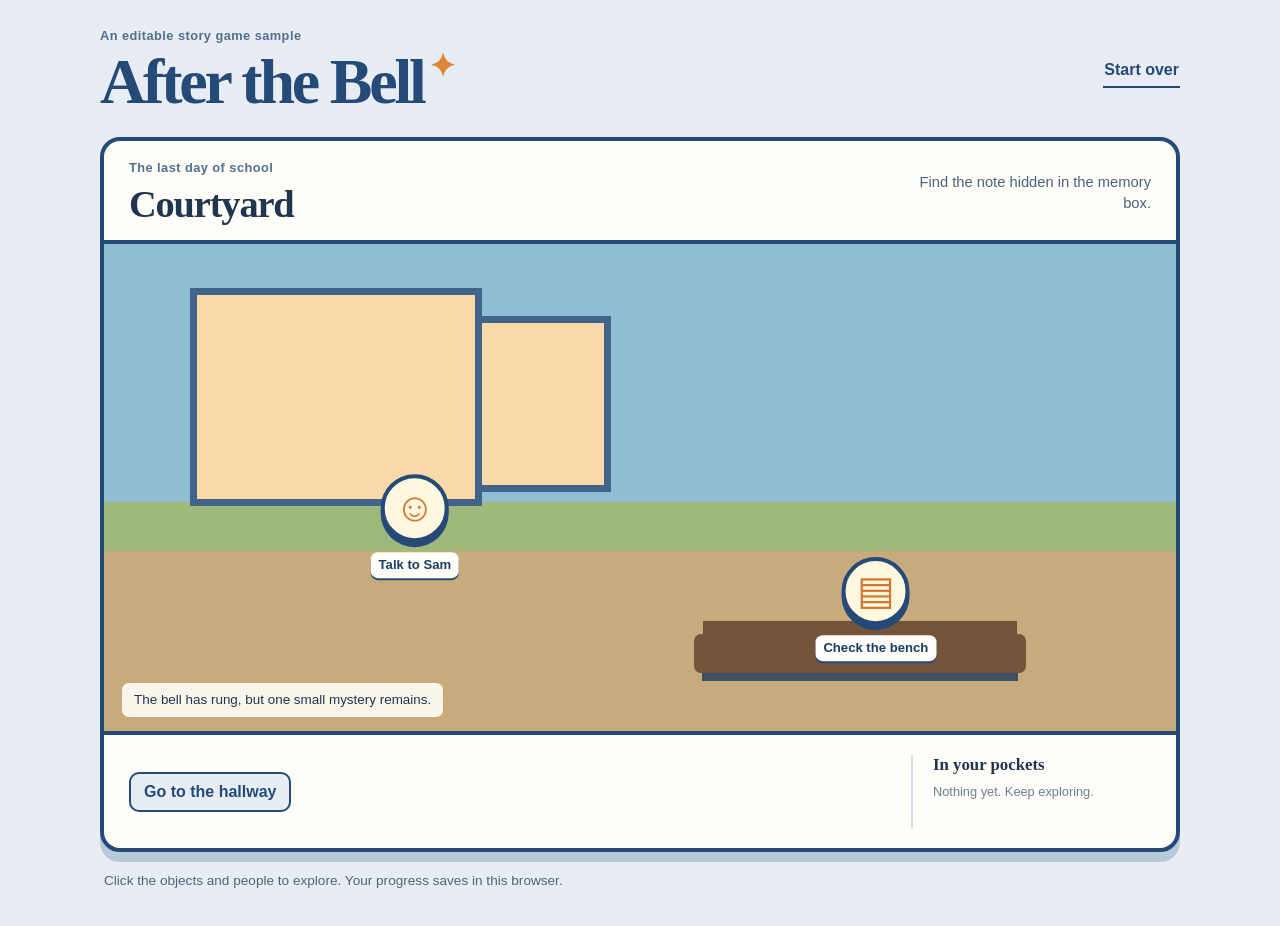
==== index.html @ 623bfa05 "Add editable interactive story game demo" ====
<!doctype html>
<html lang="en">
<head>
  <meta charset="utf-8">
  <meta name="viewport" content="width=device-width, initial-scale=1">
  <meta name="theme-color" content="#254a78">
  <title>After the Bell — editable story game sample</title>
  <link rel="stylesheet" href="style.css">
</head>
<body>
  <main class="shell">
    <header class="masthead">
      <div>
        <p class="small-label">An editable story game sample</p>
        <h1>After the Bell<span class="spark" aria-hidden="true">✦</span></h1>
      </div>
      <button id="restart" class="text-button" type="button">Start over</button>
    </header>

    <section class="game" aria-label="Story game">
      <div class="scene-head">
        <div>
          <p class="small-label" id="chapter"></p>
          <h2 id="scene-title"></h2>
        </div>
        <p id="objective" class="objective"></p>
      </div>

      <div id="stage" class="stage" role="group" aria-label="Interactive scene">
        <div id="stage-art" class="stage-art" aria-hidden="true"></div>
        <div id="hotspots" class="hotspots"></div>
        <p id="stage-hint" class="stage-hint"></p>
      </div>

      <div class="game-bottom">
        <nav id="exits" class="exits" aria-label="Move between scenes"></nav>
        <section class="inventory" aria-label="Inventory">
          <h3>In your pockets</h3>
          <div id="inventory-items" class="inventory-items" aria-live="polite"></div>
        </section>
      </div>
    </section>

    <p class="footer-note">Click the objects and people to explore. Your progress saves in this browser.</p>
  </main>

  <div id="dialogue-layer" class="dialogue-layer" hidden>
    <section class="dialogue" role="dialog" aria-modal="true" aria-labelledby="dialogue-speaker">
      <div class="dialogue-top">
        <p id="dialogue-speaker" class="speaker"></p>
        <button id="dialogue-close" class="close-button" type="button" aria-label="Close dialogue">×</button>
      </div>
      <p id="dialogue-text" class="dialogue-text"></p>
      <div id="dialogue-choices" class="dialogue-choices"></div>
    </section>
  </div>

  <script src="story.js"></script>
  <script src="game.js"></script>
</body>
</html>
---- style.css ----
:root {
  color-scheme: light;
  font-family: Trebuchet MS, Verdana, sans-serif;
  color: #20354f;
  background: #e7edf3;
}

* { box-sizing: border-box; }
body { margin: 0; min-width: 320px; }
button { font: inherit; cursor: pointer; }
button:focus-visible { outline: 3px solid #e67b27; outline-offset: 4px; }

.shell { width: min(1080px, calc(100% - 32px)); margin: 28px auto 38px; }
.masthead, .scene-head, .game-bottom, .dialogue-top { display: flex; justify-content: space-between; align-items: center; gap: 20px; }
.masthead { margin-bottom: 23px; }
.small-label { margin: 0 0 7px; color: #50708e; font-size: .8rem; font-weight: 700; letter-spacing: .035em; }
h1, h2, h3, p { margin-top: 0; }
h1 { margin-bottom: 0; color: #254a78; font-family: Georgia, serif; font-size: clamp(2.5rem, 5vw, 4.2rem); line-height: 1; letter-spacing: -.05em; }
.spark { color: #df8734; font-family: Georgia, serif; font-size: .5em; vertical-align: top; margin-left: 5px; }
.text-button { border: 0; border-bottom: 2px solid #254a78; background: transparent; color: #254a78; padding: 7px 1px; font-weight: 700; }
.game { overflow: hidden; border: 4px solid #254a78; border-radius: 20px; background: #fffdf7; box-shadow: 0 10px 0 #b7c9d8; }
.scene-head { min-height: 92px; padding: 19px 25px 14px; }
h2 { margin: 0; font-family: Georgia, serif; font-size: clamp(1.75rem, 3vw, 2.5rem); letter-spacing: -.03em; }
.objective { margin: 0; max-width: 250px; color: #48647d; font-size: .92rem; line-height: 1.4; text-align: right; }

.stage { position: relative; height: min(53vw, 495px); min-height: 360px; overflow: hidden; border-block: 4px solid #254a78; }
.stage-art { position: absolute; inset: 0; pointer-events: none; }
.stage-art::before, .stage-art::after { position: absolute; content: ""; }
.stage[data-scene="courtyard"] .stage-art { background: linear-gradient(#8fbdd1 0 53%, #9fb87c 53% 63%, #c8ab7d 63%); }
.stage[data-scene="courtyard"] .stage-art::before { left: 8%; top: 9%; width: 26%; height: 42%; background: #f9d9a9; border: 7px solid #42648a; box-shadow: 150px 7px 0 -28px #f9d9a9, 150px 7px 0 -21px #42648a; }
.stage[data-scene="courtyard"] .stage-art::after { right: 14%; bottom: 12%; width: 31%; height: 8%; background: #73543b; border-radius: 7px; box-shadow: 0 16px 0 -8px #3f5064, 0 -22px 0 -9px #73543b; }
.stage[data-scene="hallway"] .stage-art { background: linear-gradient(90deg, #d7d0bc 0 18%, #e9dfcb 18% 82%, #d0c1ac 82%); }
.stage[data-scene="hallway"] .stage-art::before { inset: 12% 7% 23%; background: repeating-linear-gradient(90deg, #657fa1 0 15%, #536f91 15% 16%, transparent 16% 22%); opacity: .82; }
.stage[data-scene="hallway"] .stage-art::after { left: 0; right: 0; bottom: 0; height: 22%; background: #a59076; transform: skewY(-1.5deg); transform-origin: bottom right; }
.stage[data-scene="library"] .stage-art { background: linear-gradient(#c6b89b 0 69%, #998168 69%); }
.stage[data-scene="library"] .stage-art::before { inset: 8% 7% 32%; background: repeating-linear-gradient(90deg, #3f5670 0 2%, #f0c27a 2% 5%, #a75750 5% 8%, #d8e1d2 8% 11%, #3f5670 11% 14%, transparent 14% 20%); border: 15px solid #6c5744; }
.stage[data-scene="library"] .stage-art::after { left: 32%; right: 18%; bottom: 15%; height: 11%; background: #6b4b35; border-radius: 8px; box-shadow: 0 30px 0 -15px #483d38; }
.hotspots { position: absolute; inset: 0; }
.hotspot { position: absolute; transform: translate(-50%, -50%); display: grid; justify-items: center; min-width: 90px; max-width: 150px; border: 0; background: none; color: #173d69; text-align: center; }
.hotspot-icon { display: grid; place-items: center; width: 68px; height: 68px; border: 4px solid #254a78; border-radius: 50%; background: #fff8de; box-shadow: 0 5px 0 #254a78; color: #d17730; font-family: Georgia, serif; font-size: 2.5rem; line-height: 1; transition: transform .12s ease; }
.hotspot:hover .hotspot-icon, .hotspot:focus-visible .hotspot-icon { transform: translateY(-5px); }
.hotspot-label { margin-top: 10px; padding: 5px 8px; border-radius: 7px; background: #fffdf7; font-size: .82rem; font-weight: 700; line-height: 1.2; box-shadow: 0 2px 0 #254a78; }
.stage-hint { position: absolute; left: 18px; bottom: 14px; margin: 0; max-width: 390px; padding: 8px 12px; border-radius: 7px; background: #fffdf7e8; font-size: .84rem; line-height: 1.35; }
.game-bottom { align-items: stretch; min-height: 113px; padding: 20px 25px; }
.exits { display: flex; flex-wrap: wrap; align-content: center; gap: 10px; }
.exit-button, .dialogue-choices button { border: 2px solid #254a78; border-radius: 10px; padding: 9px 13px; background: #e6eef4; color: #254a78; font-weight: 700; }
.exit-button:hover, .dialogue-choices button:hover { background: #d3e4f0; }
.inventory { min-width: 240px; border-left: 2px solid #d5e0e8; padding-left: 20px; }
.inventory h3 { margin-bottom: 9px; font-family: Georgia, serif; font-size: 1.05rem; }
.inventory-items { display: flex; flex-wrap: wrap; gap: 6px; }
.item { border: 1px solid #c99b66; border-radius: 7px; padding: 5px 7px; background: #fff2d9; font-size: .78rem; }
.empty-inventory { margin: 0; color: #698097; font-size: .8rem; }
.footer-note { margin: 21px 4px 0; color: #4d657c; font-size: .85rem; }

.dialogue-layer { position: fixed; inset: 0; z-index: 5; display: grid; place-items: end center; padding: 20px; background: #13294093; }
.dialogue-layer[hidden] { display: none; }
.dialogue { width: min(780px, 100%); margin-bottom: max(10px, 5vh); border: 4px solid #254a78; border-radius: 18px; padding: 20px 24px 24px; background: #fffdf7; box-shadow: 0 9px 0 #132940; }
.speaker { margin: 0; color: #bc6d2e; font-family: Georgia, serif; font-size: 1.3rem; font-weight: 700; }
.close-button { border: 0; background: none; color: #254a78; font-size: 2rem; line-height: 1; }
.dialogue-text { margin: 19px 0 23px; font-family: Georgia, serif; font-size: clamp(1.2rem, 2vw, 1.55rem); line-height: 1.45; }
.dialogue-choices { display: flex; flex-wrap: wrap; gap: 10px; }

@media (max-width: 650px) {
  .shell { width: calc(100% - 18px); margin: 12px auto 25px; }
  .masthead { align-items: end; margin: 0 4px 15px; }
  .small-label { font-size: .7rem; }
  .text-button { font-size: .8rem; white-space: nowrap; }
  .game { border-width: 3px; border-radius: 14px; }
  .scene-head { align-items: start; min-height: 100px; padding: 13px; }
  .objective { max-width: 140px; font-size: .72rem; }
  .stage { height: 460px; }
  .hotspot-icon { width: 58px; height: 58px; font-size: 2rem; }
  .hotspot-label { font-size: .72rem; }
  .stage-hint { max-width: 270px; font-size: .75rem; }
  .game-bottom { flex-direction: column; padding: 15px; gap: 18px; }
  .inventory { min-width: 0; border-left: 0; border-top: 2px solid #d5e0e8; padding: 12px 0 0; }
}

@media (prefers-reduced-motion: reduce) { .hotspot-icon { transition: none; } }
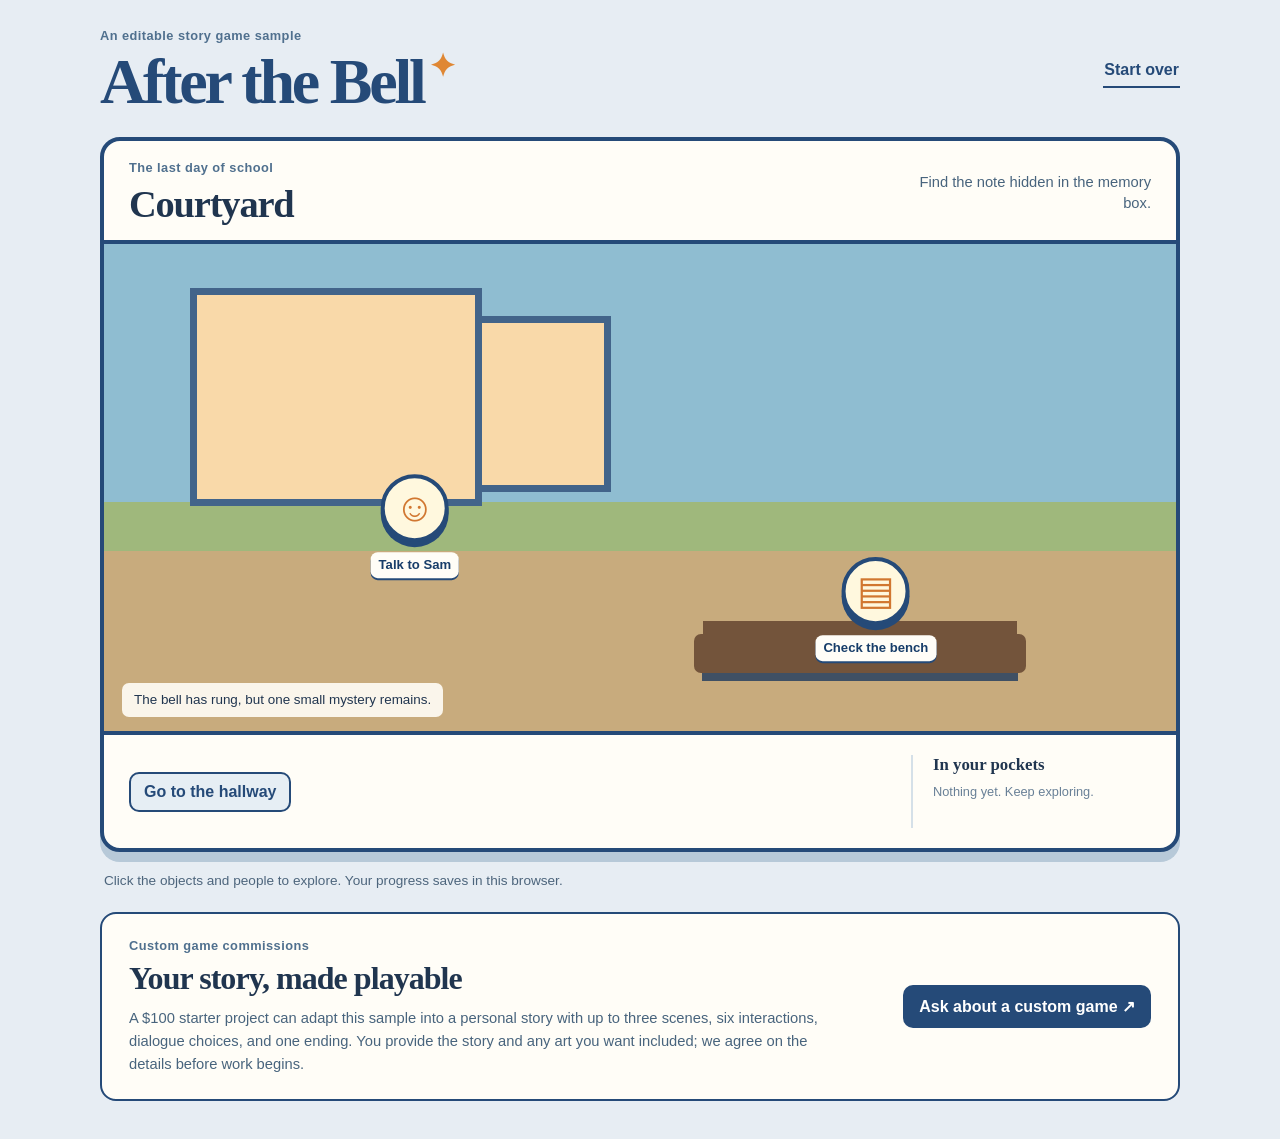
==== commit d4362372: "Add $100 custom game commission offer" ====
--- a/index.html
+++ b/index.html
@@ -42,6 +42,15 @@
     </section>
 
     <p class="footer-note">Click the objects and people to explore. Your progress saves in this browser.</p>
+
+    <section class="commission" aria-labelledby="commission-title">
+      <div>
+        <p class="small-label">Custom game commissions</p>
+        <h2 id="commission-title">Your story, made playable</h2>
+        <p>A $100 starter project can adapt this sample into a personal story with up to three scenes, six interactions, dialogue choices, and one ending. You provide the story and any art you want included; we agree on the details before work begins.</p>
+      </div>
+      <a class="commission-link" href="https://github.com/goat99zyx/after-the-bell-story-game-demo/issues/new" target="_blank" rel="noopener noreferrer">Ask about a custom game ↗</a>
+    </section>
   </main>
 
   <div id="dialogue-layer" class="dialogue-layer" hidden>
--- a/style.css
+++ b/style.css
@@ -51,6 +51,11 @@
 .item { border: 1px solid #c99b66; border-radius: 7px; padding: 5px 7px; background: #fff2d9; font-size: .78rem; }
 .empty-inventory { margin: 0; color: #698097; font-size: .8rem; }
 .footer-note { margin: 21px 4px 0; color: #4d657c; font-size: .85rem; }
+.commission { display: flex; align-items: center; justify-content: space-between; gap: 28px; margin-top: 24px; padding: 24px 27px; border: 2px solid #254a78; border-radius: 16px; background: #fffdf7; }
+.commission h2 { margin-bottom: 10px; font-size: clamp(1.45rem, 3vw, 2rem); }
+.commission p:last-child { max-width: 690px; margin-bottom: 0; color: #48647d; font-size: .92rem; line-height: 1.55; }
+.commission-link { flex: 0 0 auto; border-radius: 10px; padding: 12px 16px; background: #254a78; color: #fff; font-weight: 700; text-decoration: none; }
+.commission-link:hover, .commission-link:focus-visible { background: #173d69; }
 
 .dialogue-layer { position: fixed; inset: 0; z-index: 5; display: grid; place-items: end center; padding: 20px; background: #13294093; }
 .dialogue-layer[hidden] { display: none; }
@@ -74,6 +79,8 @@
   .stage-hint { max-width: 270px; font-size: .75rem; }
   .game-bottom { flex-direction: column; padding: 15px; gap: 18px; }
   .inventory { min-width: 0; border-left: 0; border-top: 2px solid #d5e0e8; padding: 12px 0 0; }
+  .commission { flex-direction: column; align-items: stretch; margin-inline: 4px; padding: 18px; }
+  .commission-link { align-self: flex-start; }
 }
 
 @media (prefers-reduced-motion: reduce) { .hotspot-icon { transition: none; } }
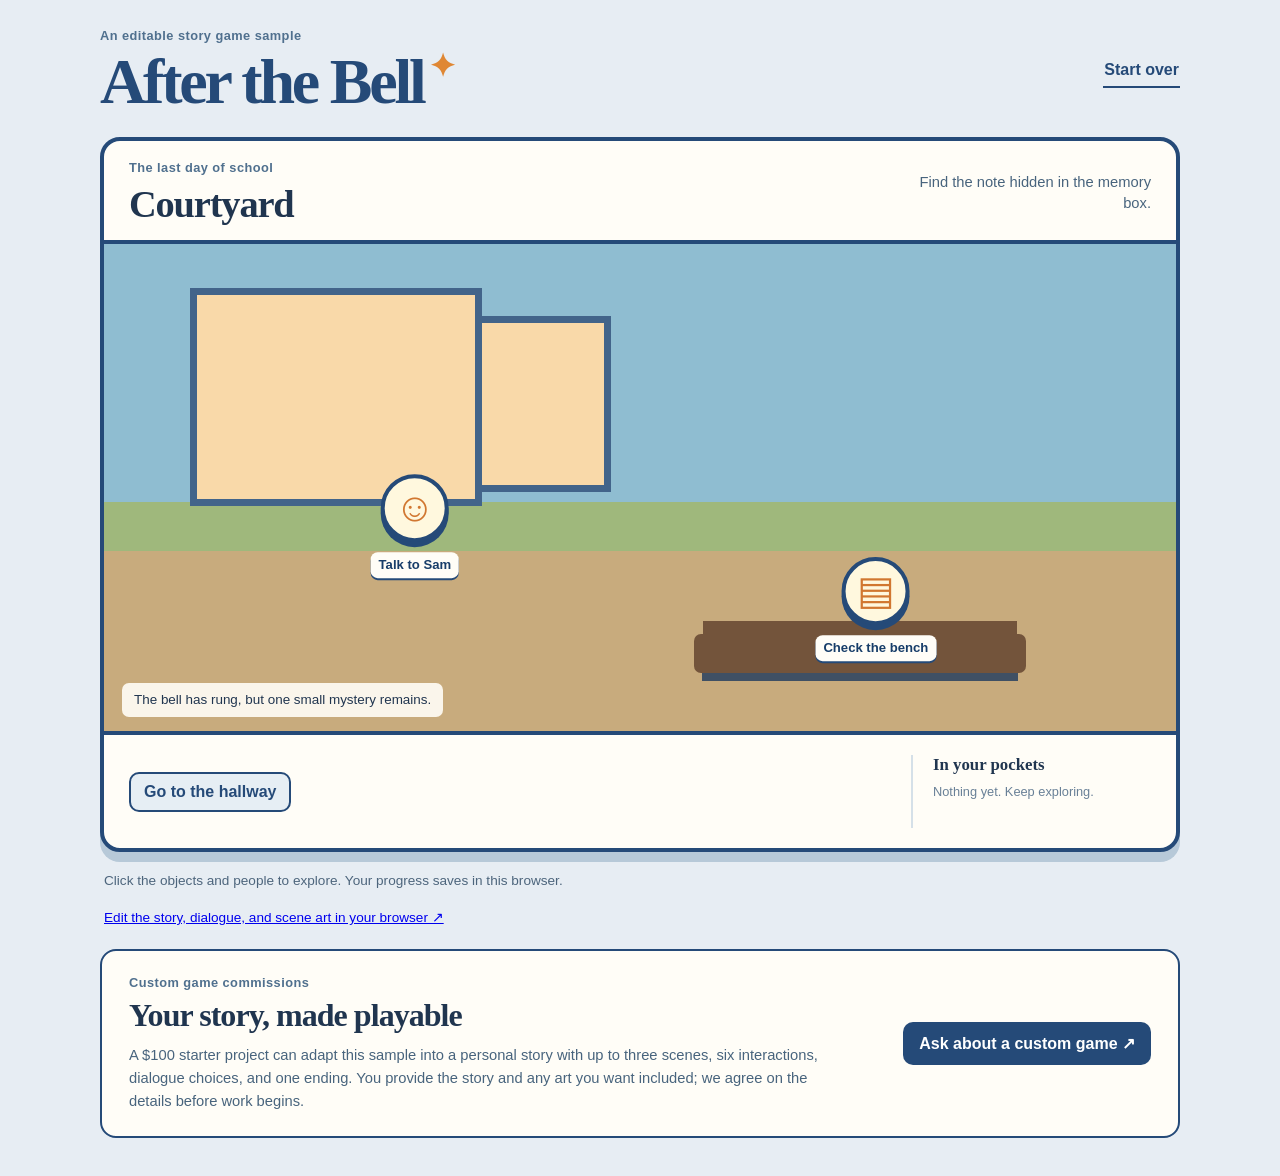
==== commit 4cf0e168: "Add browser story editor and custom scene backgrounds" ====
--- a/index.html
+++ b/index.html
@@ -43,6 +43,8 @@
 
     <p class="footer-note">Click the objects and people to explore. Your progress saves in this browser.</p>
 
+    <p class="footer-note"><a href="editor.html">Edit the story, dialogue, and scene art in your browser ↗</a></p>
+
     <section class="commission" aria-labelledby="commission-title">
       <div>
         <p class="small-label">Custom game commissions</p>
--- a/style.css
+++ b/style.css
@@ -35,6 +35,8 @@
 .stage[data-scene="library"] .stage-art { background: linear-gradient(#c6b89b 0 69%, #998168 69%); }
 .stage[data-scene="library"] .stage-art::before { inset: 8% 7% 32%; background: repeating-linear-gradient(90deg, #3f5670 0 2%, #f0c27a 2% 5%, #a75750 5% 8%, #d8e1d2 8% 11%, #3f5670 11% 14%, transparent 14% 20%); border: 15px solid #6c5744; }
 .stage[data-scene="library"] .stage-art::after { left: 32%; right: 18%; bottom: 15%; height: 11%; background: #6b4b35; border-radius: 8px; box-shadow: 0 30px 0 -15px #483d38; }
+.stage.custom-art .stage-art { background-size: cover; background-position: center; }
+.stage.custom-art .stage-art::before, .stage.custom-art .stage-art::after { display: none; }
 .hotspots { position: absolute; inset: 0; }
 .hotspot { position: absolute; transform: translate(-50%, -50%); display: grid; justify-items: center; min-width: 90px; max-width: 150px; border: 0; background: none; color: #173d69; text-align: center; }
 .hotspot-icon { display: grid; place-items: center; width: 68px; height: 68px; border: 4px solid #254a78; border-radius: 50%; background: #fff8de; box-shadow: 0 5px 0 #254a78; color: #d17730; font-family: Georgia, serif; font-size: 2.5rem; line-height: 1; transition: transform .12s ease; }
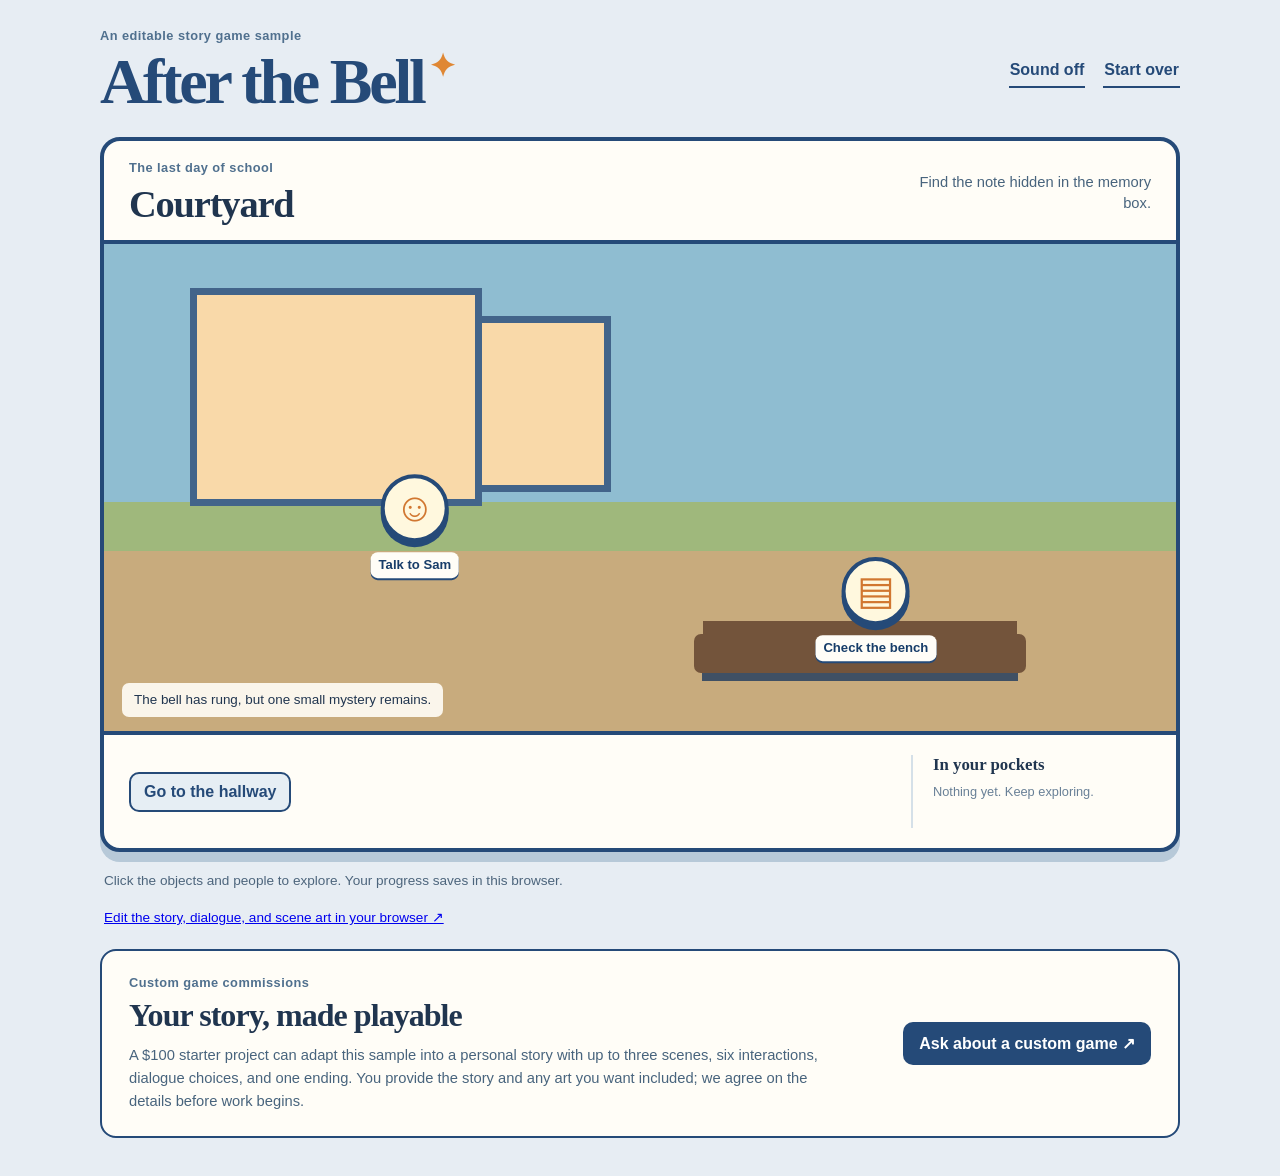
==== commit 530716b2: "Add optional audio cues and scene transitions" ====
--- a/index.html
+++ b/index.html
@@ -14,7 +14,10 @@
         <p class="small-label">An editable story game sample</p>
         <h1>After the Bell<span class="spark" aria-hidden="true">✦</span></h1>
       </div>
-      <button id="restart" class="text-button" type="button">Start over</button>
+      <div class="header-actions">
+        <button id="sound-toggle" class="text-button" type="button" aria-pressed="false">Sound off</button>
+        <button id="restart" class="text-button" type="button">Start over</button>
+      </div>
     </header>
 
     <section class="game" aria-label="Story game">
--- a/style.css
+++ b/style.css
@@ -13,6 +13,7 @@
 .shell { width: min(1080px, calc(100% - 32px)); margin: 28px auto 38px; }
 .masthead, .scene-head, .game-bottom, .dialogue-top { display: flex; justify-content: space-between; align-items: center; gap: 20px; }
 .masthead { margin-bottom: 23px; }
+.header-actions { display: flex; align-items: center; gap: 18px; }
 .small-label { margin: 0 0 7px; color: #50708e; font-size: .8rem; font-weight: 700; letter-spacing: .035em; }
 h1, h2, h3, p { margin-top: 0; }
 h1 { margin-bottom: 0; color: #254a78; font-family: Georgia, serif; font-size: clamp(2.5rem, 5vw, 4.2rem); line-height: 1; letter-spacing: -.05em; }
@@ -25,6 +26,10 @@
 
 .stage { position: relative; height: min(53vw, 495px); min-height: 360px; overflow: hidden; border-block: 4px solid #254a78; }
 .stage-art { position: absolute; inset: 0; pointer-events: none; }
+.scene-enter .stage-art { animation: scene-reveal .42s ease-out both; }
+.scene-enter .hotspot { animation: hotspot-reveal .42s ease-out both; }
+@keyframes scene-reveal { from { opacity: .35; transform: scale(1.035); } to { opacity: 1; transform: scale(1); } }
+@keyframes hotspot-reveal { from { opacity: 0; } to { opacity: 1; } }
 .stage-art::before, .stage-art::after { position: absolute; content: ""; }
 .stage[data-scene="courtyard"] .stage-art { background: linear-gradient(#8fbdd1 0 53%, #9fb87c 53% 63%, #c8ab7d 63%); }
 .stage[data-scene="courtyard"] .stage-art::before { left: 8%; top: 9%; width: 26%; height: 42%; background: #f9d9a9; border: 7px solid #42648a; box-shadow: 150px 7px 0 -28px #f9d9a9, 150px 7px 0 -21px #42648a; }
@@ -72,6 +77,7 @@
   .masthead { align-items: end; margin: 0 4px 15px; }
   .small-label { font-size: .7rem; }
   .text-button { font-size: .8rem; white-space: nowrap; }
+  .header-actions { gap: 10px; }
   .game { border-width: 3px; border-radius: 14px; }
   .scene-head { align-items: start; min-height: 100px; padding: 13px; }
   .objective { max-width: 140px; font-size: .72rem; }
@@ -85,4 +91,7 @@
   .commission-link { align-self: flex-start; }
 }
 
-@media (prefers-reduced-motion: reduce) { .hotspot-icon { transition: none; } }
+@media (prefers-reduced-motion: reduce) {
+  .hotspot-icon { transition: none; }
+  .scene-enter .stage-art, .scene-enter .hotspot { animation: none; }
+}
